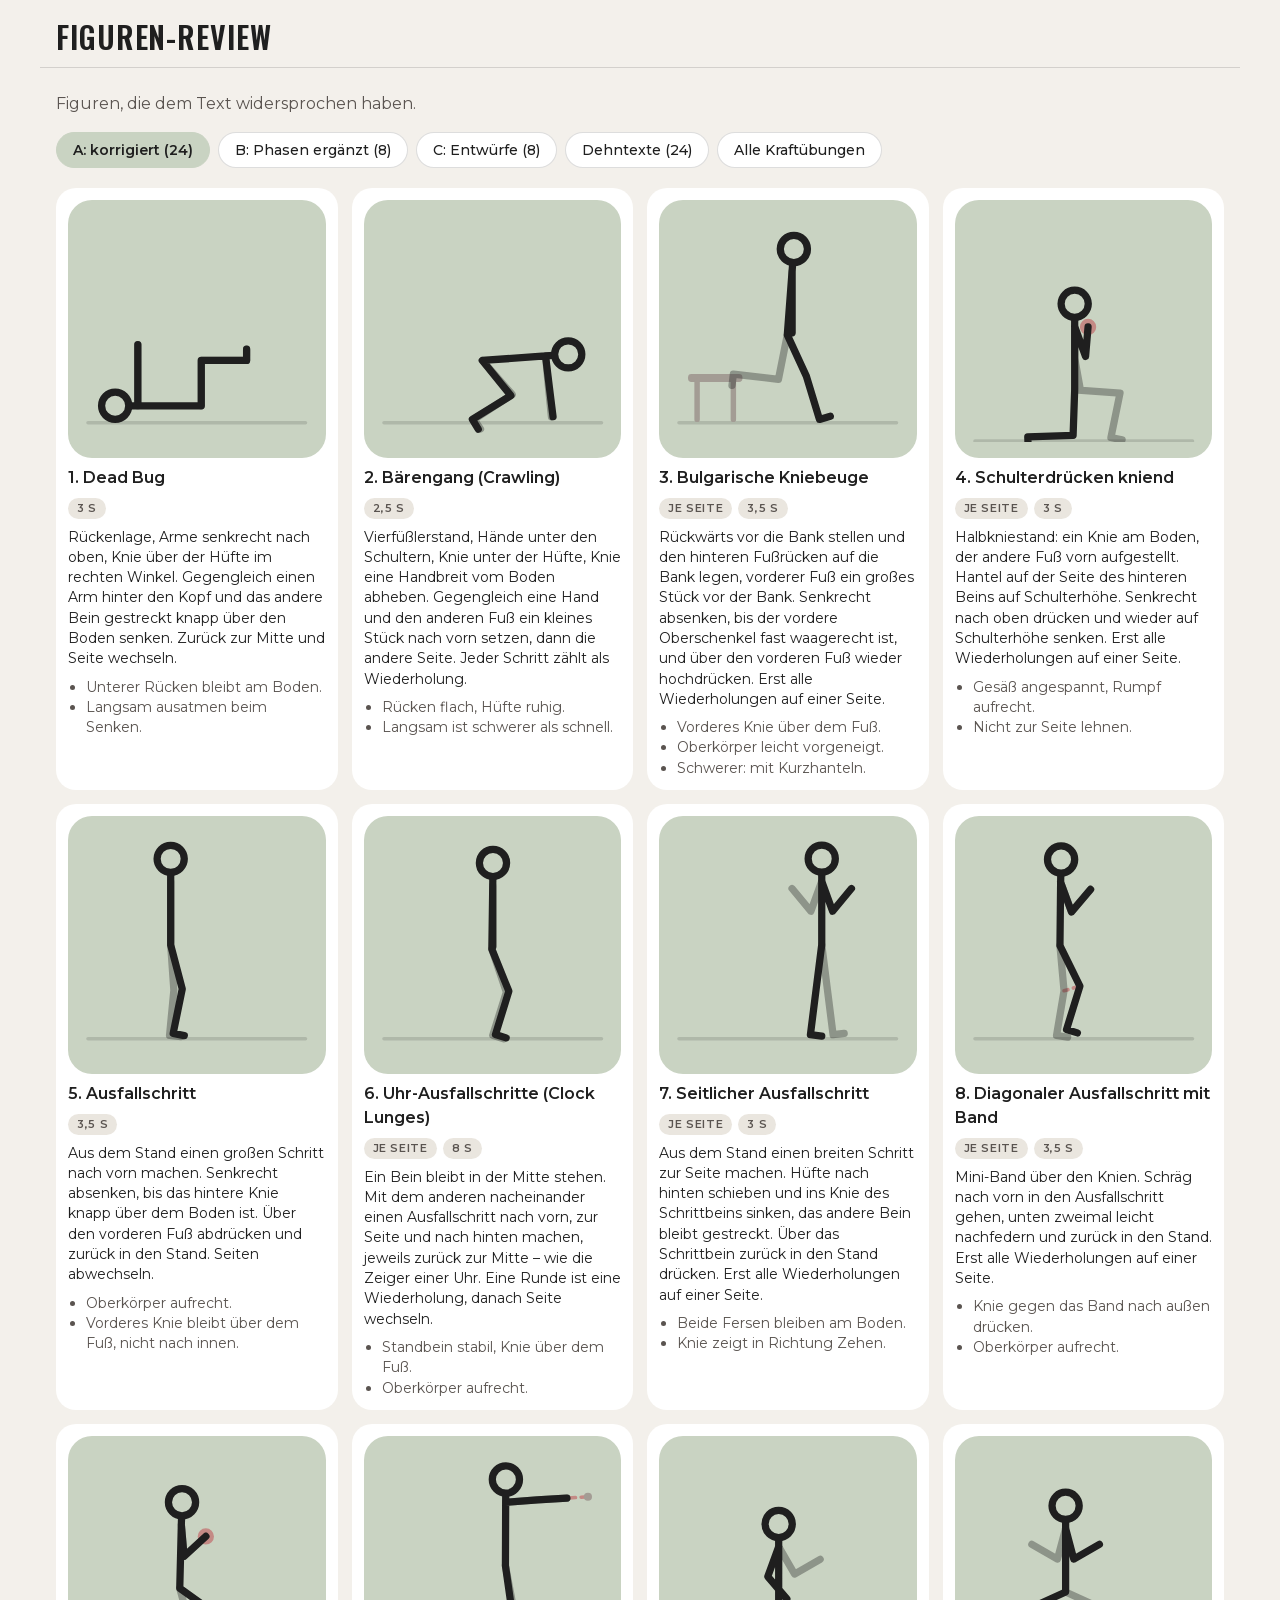
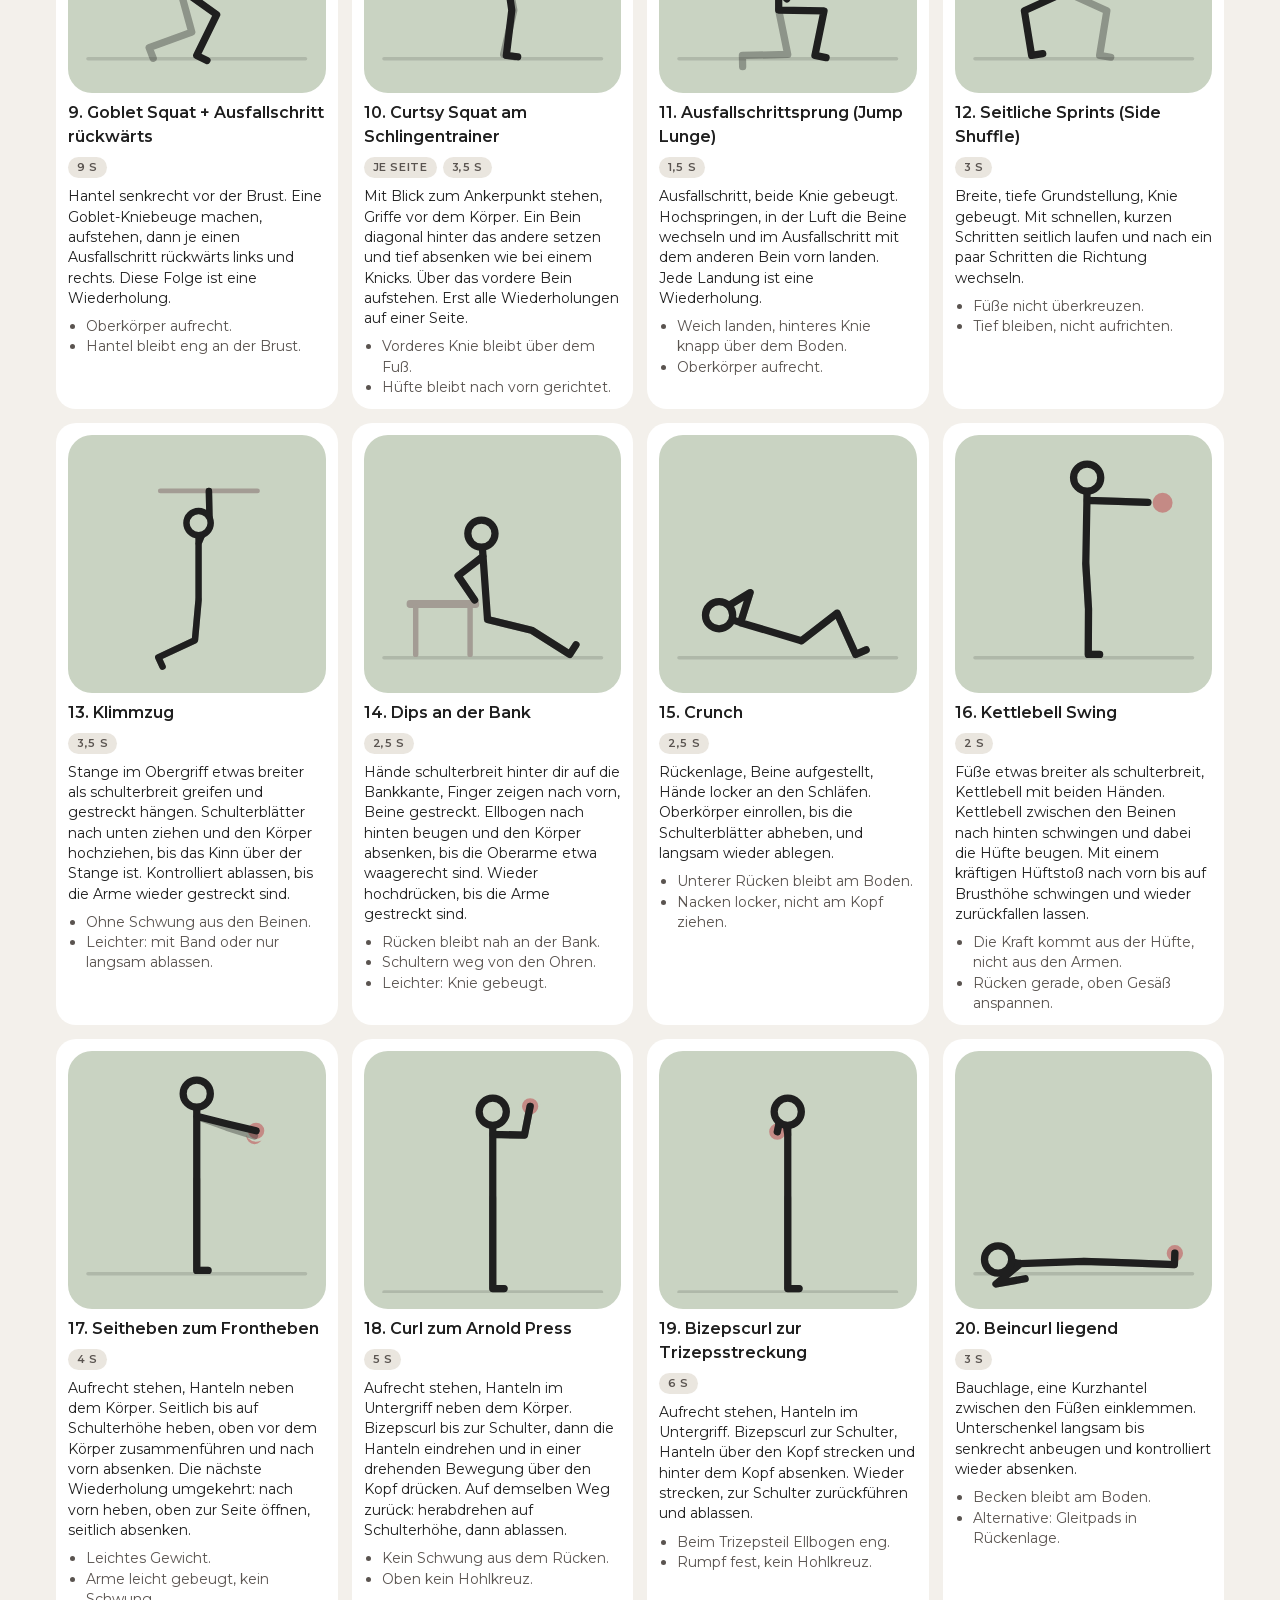
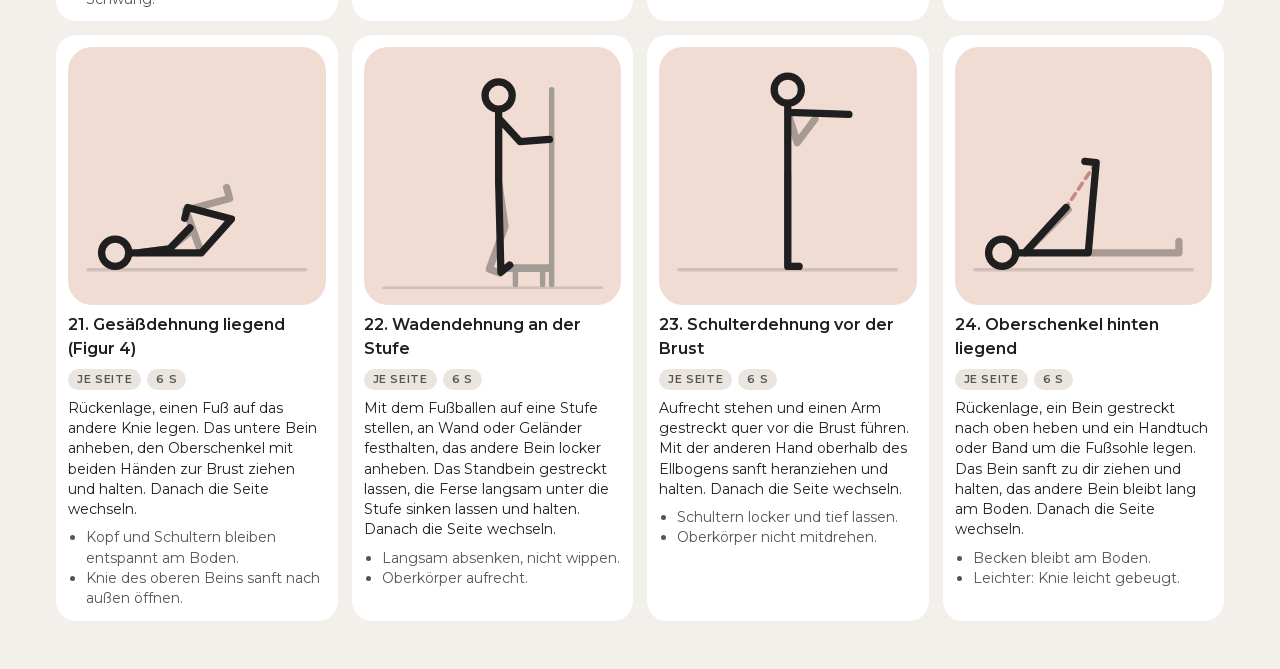
==== docs/figuren-review.html @ d478dd81 "Figuren an die Texte angepasst: Posenfolgen, 24 Korrekturen, fehlende Phasen, Review-Seite - figure." ====
<!doctype html>
<html lang="de">
<head>
<meta charset="utf-8">
<meta name="viewport" content="width=device-width, initial-scale=1, viewport-fit=cover">
<title>Figuren-Review · flow.training</title>
<link rel="stylesheet" href="../app.css">
<style>
  /* Prüfseite: Text und Animation nebeneinander (nicht Teil der App, nicht im Offline-Cache) */
  body { padding: 0 16px 48px; max-width: 1200px; margin: 0 auto; }
  .intro { color: var(--color-text-muted); margin: 0 0 16px; }
  .ctrl { display: flex; flex-wrap: wrap; gap: 8px; margin-bottom: 20px; }
  .grid { display: grid; grid-template-columns: repeat(auto-fill, minmax(260px, 1fr)); gap: 14px; }
  .card { background: var(--color-surface); border-radius: var(--r-card); padding: 12px; display: grid; gap: 8px; align-content: start; }
  .card .fig-hero { margin: 0; max-height: none; }
  .card .fig-hero.rose { --fig-bg: var(--color-peach); }
  .card p, .card ul { margin: 0; font-size: 14px; line-height: 1.45; }
  .card ul { padding-left: 18px; color: var(--color-text-muted); }
  .card .badges { margin: 0; }
  .pair { display: grid; grid-template-columns: 1fr 1fr; gap: 8px; }
  .pair small { color: var(--color-text-muted); }
</style>
</head>
<body>
<header class="app-head"><div class="head-row"><h1>Figuren-Review</h1></div></header>
<p class="intro" id="intro"></p>
<div class="ctrl" id="ctrl"></div>
<div class="grid" id="out"></div>
<script type="module">
import { EXERCISES, byId, TEMPO, isStretch } from '../js/exercises.js';
import { animateFigure } from '../js/figure.js';
import { DRAFTS, draftAt, draftSVG } from './entwurf-ansichten.js';

const A = 'dead-bug crawling bulgarian-split-squat schulterdruecken-kniend ausfallschritt clock-lunges seitlicher-ausfallschritt diagonal-ausfallschritt-band goblet-reverse-lunge trx-curtsy jump-lunge seitsprints klimmzug bank-dips crunch kb-swing seit-frontheben curl-arnold curl-trizeps beincurl-kh figur-vier waden-stufe schulter-dehnung hamstring-liegend'.split(' ');
const B = 'walkout kang-squat kreuzheben-push-press rdl-rudern burpee-kh push-plank snatch-einarmig snatch-beidarmig'.split(' ');
const TABS = [
  { id: 'a', name: `A: korrigiert (${A.length})`, list: A, intro: 'Figuren, die dem Text widersprochen haben.' },
  { id: 'b', name: `B: Phasen ergänzt (${B.length})`, list: B, intro: 'Abläufe, bei denen Phasen gefehlt haben.' },
  { id: 'c', name: `C: Entwürfe (${DRAFTS.length})`, intro: 'Neue Ansichten „von oben“ und „von vorn“. Noch nicht in der App: links heute, rechts der Entwurf.' },
  { id: 's', name: 'Dehntexte (24)', list: EXERCISES.filter(isStretch).map((e) => e.id), intro: 'Neu formulierte Texte der Dehnübungen.' },
  { id: 'k', name: 'Alle Kraftübungen', list: EXERCISES.filter((e) => !isStretch(e)).map((e) => e.id), intro: 'Alle 93 Kraftübungen mit neuem Text.' },
];
const $ = (id) => document.getElementById(id);
const period = (e) => (isStretch(e) && !e.dynamic ? 6 : TEMPO[e.id] ?? 3);
let stops = [], raf = 0;

function draw(id) {
  stops.forEach((f) => f()); stops = []; cancelAnimationFrame(raf);
  const tab = TABS.find((t) => t.id === id) || TABS[0], ids = tab.list || DRAFTS.map((d) => d.id);
  $('intro').textContent = tab.intro;
  $('ctrl').innerHTML = TABS.map((t) => `<button class="chip ${t === tab ? 'on' : ''}" data-tab="${t.id}">${t.name}</button>`).join('');
  $('out').innerHTML = ids.map((i, n) => {
    const e = byId[i], d = tab.list ? null : DRAFTS[n], rose = isStretch(e) ? 'rose' : '';
    const fig = `<div class="fig-hero ${rose}" data-id="${i}"></div>`;
    return `<div class="card">${d ? `<div class="pair"><div>${fig}<small>Heute</small></div><div><div class="fig-hero ${rose}" data-draft="${n}"></div><small>Entwurf · ${d.cam}</small></div></div>` : fig}
      <b>${n + 1}. ${e.name}</b><div class="badges">${e.side ? '<span class="badge">Je Seite</span>' : ''}<span class="badge">${String(period(e)).replace('.', ',')} s</span></div>
      <p>${e.how}</p>${e.cues?.length ? `<ul>${e.cues.map((c) => `<li>${c}</li>`).join('')}</ul>` : ''}</div>`;
  }).join('');
  for (const el of $('out').querySelectorAll('[data-id]')) stops.push(animateFigure(el, byId[el.dataset.id], { period: period(byId[el.dataset.id]) }));
  const ds = [...$('out').querySelectorAll('[data-draft]')];
  const tick = (now) => { ds.forEach((el) => { const d = DRAFTS[+el.dataset.draft]; el.innerHTML = draftSVG(d, draftAt(d, now / 1000 / (d.seq.length > 2 ? 5 : 4))); }); raf = requestAnimationFrame(tick); };
  if (ds.length) raf = requestAnimationFrame(tick);
}
$('ctrl').addEventListener('click', (ev) => { const t = ev.target.dataset.tab; if (t) { location.hash = t; draw(t); } });
draw(location.hash.slice(1));
</script>
</body>
</html>
---- app.css ----
/* flow.training – Design-Tokens nach docs/DESIGN.md
   TODO(Design): Brand-Kit-Farben sind Schätzungen aus Canva-Vorschauen (DESIGN.md §11). */

@font-face { font-family: 'Oswald'; font-weight: 500 700; font-display: swap; src: url(fonts/oswald-var.woff2) format('woff2'); }
@font-face { font-family: 'Montserrat'; font-weight: 400 600; font-display: swap; src: url(fonts/montserrat-var.woff2) format('woff2'); }
@font-face { font-family: 'Gilda Display'; font-weight: 400; font-display: swap; src: url(fonts/gilda-display-400.woff2) format('woff2'); }

:root {
  /* Marke (DESIGN.md §2) */
  --color-bg: #F3F0EB;
  --color-surface: #FFFFFF;
  --color-sage: #9DAA96;
  --color-sage-light: #C9D3C2;
  --color-rose: #D4A19C;
  --color-rose-dark: #C48A85;
  --color-peach: #F1DCD4;
  --color-forest: #3F6B5C;
  --color-text: #1F1F1F;
  --color-text-muted: #5A5450;
  --color-overlay: rgba(90, 84, 80, 0.5);
  /* abgeleitet (gleiche Farbfamilien) */
  --color-on-forest: #FFFFFF;
  --color-on-sage: #1F1F1F;
  --color-rose-ink: #8E4F49;      /* Fehler-/Löschtext, 5,5:1 auf bg */
  --color-fill: #EAE6DF;          /* Stepper, Segmente */
  --color-line: rgba(31, 31, 31, 0.15);
  --fig-ghost: #C9D3C2;
  --fig-prop: #C48A85;
  --fig-equip: #A39C94;

  --font-display: 'Oswald', 'Bebas Neue', 'Arial Narrow', sans-serif;
  --font-serif: 'Gilda Display', 'Playfair Display', Georgia, serif;
  --font-body: 'Montserrat', -apple-system, system-ui, sans-serif;

  --r-card: 20px;
  --r-box: 24px;
  --shadow-soft: 0 2px 12px rgba(31, 31, 31, 0.06);
  --tabbar-h: 60px;
  --display-case: uppercase;
  --display-track: .03em;
  --r-btn: 999px;
  color-scheme: light;
}

/* Dunkel – abgeleitet, nicht Teil der Übergabe */
:root[data-theme="dark"] {
  --color-bg: #1C1B19; --color-surface: #262522; --color-sage: #7F8C79; --color-sage-light: #3A4637;
  --color-rose: #D4A19C; --color-rose-dark: #D9A5A0; --color-peach: #4A3632; --color-forest: #A8C4B5;
  --color-text: #EEEAE3; --color-text-muted: #B3ABA2; --color-on-forest: #1C1B19; --color-on-sage: #1C1B19;
  --color-rose-ink: #E3B2AC; --color-fill: #302E2A; --color-line: rgba(238, 234, 227, 0.14);
  --fig-ghost: #46503F; --fig-prop: #D4A19C; --fig-equip: #77716A;
  color-scheme: dark;
}
@media (prefers-color-scheme: dark) {
  :root:not([data-theme="light"]) {
    --color-bg: #1C1B19; --color-surface: #262522; --color-sage: #7F8C79; --color-sage-light: #3A4637;
    --color-rose: #D4A19C; --color-rose-dark: #D9A5A0; --color-peach: #4A3632; --color-forest: #A8C4B5;
    --color-text: #EEEAE3; --color-text-muted: #B3ABA2; --color-on-forest: #1C1B19; --color-on-sage: #1C1B19;
    --color-rose-ink: #E3B2AC; --color-fill: #302E2A; --color-line: rgba(238, 234, 227, 0.14);
    --fig-ghost: #46503F; --fig-prop: #D4A19C; --fig-equip: #77716A;
    color-scheme: dark;
  }
}

/* ── Weitere Designs: gleiche Schriften, Formen und Regeln (DESIGN.md), nur andere Farbfamilien.
   Sand, Nebel, Lavendel – Kontraste geprüft (WCAG AA). ── */
:root[data-design="sand"] { --color-bg: #F4EEE6; --color-surface: #FFFFFF; --color-sage: #C2A68C; --color-sage-light: #E8DACB; --color-rose: #C9978A; --color-rose-dark: #B57F72; --color-peach: #F2DDD0; --color-forest: #7A4B32; --color-text: #1F1F1F; --color-text-muted: #5F534B; --color-rose-ink: #8E4F49; --color-fill: #ECE3D8; --color-line: rgba(31, 31, 31, 0.15); --color-overlay: rgba(95, 83, 75, 0.5); --fig-ghost: #E0CFBD; --fig-prop: #B57F72; --fig-equip: #A39686; --color-on-forest: #FFFFFF; --color-on-sage: #1F1F1F; color-scheme: light; }
:root[data-design="sand"][data-theme="dark"] { --color-bg: #1E1A17; --color-surface: #29241F; --color-sage: #9A8470; --color-sage-light: #463A2F; --color-rose: #D4A19C; --color-rose-dark: #D9A5A0; --color-peach: #4A3632; --color-forest: #E0BFA4; --color-text: #EFE8E0; --color-text-muted: #B8ACA0; --color-rose-ink: #E3B2AC; --color-fill: #332D27; --color-line: rgba(239, 232, 224, 0.14); --color-on-forest: #1E1A17; --color-on-sage: #1E1A17; --fig-ghost: #54473B; --fig-prop: #D4A19C; --fig-equip: #7A6F64; color-scheme: dark; }
@media (prefers-color-scheme: dark) { :root[data-design="sand"]:not([data-theme="light"]) { --color-bg: #1E1A17; --color-surface: #29241F; --color-sage: #9A8470; --color-sage-light: #463A2F; --color-rose: #D4A19C; --color-rose-dark: #D9A5A0; --color-peach: #4A3632; --color-forest: #E0BFA4; --color-text: #EFE8E0; --color-text-muted: #B8ACA0; --color-rose-ink: #E3B2AC; --color-fill: #332D27; --color-line: rgba(239, 232, 224, 0.14); --color-on-forest: #1E1A17; --color-on-sage: #1E1A17; --fig-ghost: #54473B; --fig-prop: #D4A19C; --fig-equip: #7A6F64; color-scheme: dark; } }
:root[data-design="nebel"] { --color-bg: #EFF1EF; --color-surface: #FFFFFF; --color-sage: #98AEB0; --color-sage-light: #CEDCDC; --color-rose: #D0A7A5; --color-rose-dark: #BE8E8B; --color-peach: #ECDDDA; --color-forest: #2E5E68; --color-text: #1F1F1F; --color-text-muted: #505A5B; --color-rose-ink: #8E4F49; --color-fill: #E2E7E5; --color-line: rgba(31, 31, 31, 0.15); --color-overlay: rgba(80, 90, 91, 0.5); --fig-ghost: #C2D3D4; --fig-prop: #BE8E8B; --fig-equip: #97A2A2; --color-on-forest: #FFFFFF; --color-on-sage: #1F1F1F; color-scheme: light; }
:root[data-design="nebel"][data-theme="dark"] { --color-bg: #171B1C; --color-surface: #212627; --color-sage: #7D9294; --color-sage-light: #324244; --color-rose: #D4A19C; --color-rose-dark: #D9A5A0; --color-peach: #45383A; --color-forest: #A6CAD0; --color-text: #E8EDEC; --color-text-muted: #A9B4B4; --color-rose-ink: #E3B2AC; --color-fill: #2A3132; --color-line: rgba(232, 237, 236, 0.14); --color-on-forest: #171B1C; --color-on-sage: #171B1C; --fig-ghost: #3E4E50; --fig-prop: #D4A19C; --fig-equip: #6E7878; color-scheme: dark; }
@media (prefers-color-scheme: dark) { :root[data-design="nebel"]:not([data-theme="light"]) { --color-bg: #171B1C; --color-surface: #212627; --color-sage: #7D9294; --color-sage-light: #324244; --color-rose: #D4A19C; --color-rose-dark: #D9A5A0; --color-peach: #45383A; --color-forest: #A6CAD0; --color-text: #E8EDEC; --color-text-muted: #A9B4B4; --color-rose-ink: #E3B2AC; --color-fill: #2A3132; --color-line: rgba(232, 237, 236, 0.14); --color-on-forest: #171B1C; --color-on-sage: #171B1C; --fig-ghost: #3E4E50; --fig-prop: #D4A19C; --fig-equip: #6E7878; color-scheme: dark; } }
:root[data-design="lavendel"] { --color-bg: #F3F0F2; --color-surface: #FFFFFF; --color-sage: #A79DB5; --color-sage-light: #DCD5E3; --color-rose: #D3A3A9; --color-rose-dark: #C28A91; --color-peach: #F1DEDD; --color-forest: #5B4A72; --color-text: #1F1F1F; --color-text-muted: #5A5460; --color-rose-ink: #8E4F49; --color-fill: #E8E3E8; --color-line: rgba(31, 31, 31, 0.15); --color-overlay: rgba(90, 84, 96, 0.5); --fig-ghost: #D2C9DC; --fig-prop: #C28A91; --fig-equip: #A19AA6; --color-on-forest: #FFFFFF; --color-on-sage: #1F1F1F; color-scheme: light; }
:root[data-design="lavendel"][data-theme="dark"] { --color-bg: #1B191D; --color-surface: #252229; --color-sage: #8C80A0; --color-sage-light: #3D354A; --color-rose: #D4A19C; --color-rose-dark: #D9A5A0; --color-peach: #4A3638; --color-forest: #C6B6DE; --color-text: #EDE9F0; --color-text-muted: #B2ABB8; --color-rose-ink: #E3B2AC; --color-fill: #2F2B34; --color-line: rgba(237, 233, 240, 0.14); --color-on-forest: #1B191D; --color-on-sage: #1B191D; --fig-ghost: #4A4258; --fig-prop: #D4A19C; --fig-equip: #77707E; color-scheme: dark; }
@media (prefers-color-scheme: dark) { :root[data-design="lavendel"]:not([data-theme="light"]) { --color-bg: #1B191D; --color-surface: #252229; --color-sage: #8C80A0; --color-sage-light: #3D354A; --color-rose: #D4A19C; --color-rose-dark: #D9A5A0; --color-peach: #4A3638; --color-forest: #C6B6DE; --color-text: #EDE9F0; --color-text-muted: #B2ABB8; --color-rose-ink: #E3B2AC; --color-fill: #2F2B34; --color-line: rgba(237, 233, 240, 0.14); --color-on-forest: #1B191D; --color-on-sage: #1B191D; --fig-ghost: #4A4258; --fig-prop: #D4A19C; --fig-equip: #77707E; color-scheme: dark; } }

* { box-sizing: border-box; -webkit-tap-highlight-color: transparent; }
html { -webkit-text-size-adjust: 100%; }
body {
  margin: 0; background: var(--color-bg); color: var(--color-text);
  font: 400 16px/1.5 var(--font-body);
  padding: env(safe-area-inset-top) 0 calc(var(--tabbar-h) + env(safe-area-inset-bottom) + 24px);
  overscroll-behavior-y: none;
}
main { max-width: 640px; margin: 0 auto; padding: 0 16px; }
a { color: var(--color-forest); text-decoration: none; font-weight: 500; }
small { color: var(--color-text-muted); font-size: 14px; display: block; line-height: 1.4; }
:focus-visible { outline: 2px solid var(--color-forest); outline-offset: 2px; }

svg { stroke: currentColor; fill: none; stroke-width: 1.5; stroke-linecap: round; stroke-linejoin: round; }
svg .fill { fill: currentColor; stroke: none; }

/* ── AppHeader ───────────────────────────────── */
.app-head { padding-top: 16px; margin: 0 -16px 24px; padding-left: 16px; padding-right: 16px; border-bottom: 1px solid var(--color-line); }
.head-row { display: flex; align-items: center; gap: 12px; padding: 4px 0 14px; }
.head-row h1, .title-input {
  flex: 1; min-width: 0; margin: 0; font: 600 30px/1.1 var(--font-display); text-transform: var(--display-case); letter-spacing: var(--display-track);
}
.title-input { border: 0; background: none; color: var(--color-text); padding: 0; border-bottom: 1px dashed var(--color-line); border-radius: 0; }
.title-input:focus { outline: none; border-bottom-color: var(--color-forest); }
.logo { display: inline-block; width: 46px; height: 40px; flex: none; color: var(--color-sage); }
.about .logo { width: 150px; height: 131px; margin-bottom: 6px; }
.logo svg { width: 100%; height: 100%; display: block; }
.back { display: inline-flex; align-items: center; gap: 2px; margin-left: -6px; padding: 4px 6px 0 0; font-size: 15px; }
.back svg { width: 20px; height: 20px; stroke-width: 1.8; }

/* ── Typo-Bausteine ──────────────────────────── */
.pill-label {
  display: inline-block; margin: 32px 0 12px; padding: 5px 14px; border-radius: 999px;
  background: var(--color-sage); color: var(--color-on-sage);
  font: 600 12px/1.3 var(--font-body); letter-spacing: .12em; text-transform: uppercase;
}
.overline { font: 600 14px/1.3 var(--font-body); letter-spacing: .14em; text-transform: uppercase; color: var(--color-forest); margin: 0 0 6px; }
.serif { font-family: var(--font-serif); font-weight: 400; }
.sub, .hint { color: var(--color-text-muted); font-size: 14px; margin: 0 0 16px; }
.more { display: inline-flex; align-items: center; gap: 2px; color: var(--color-forest); font-weight: 600; white-space: nowrap; }
.more svg { width: 16px; height: 16px; stroke-width: 2; }

/* ── Buttons / CTAPill ───────────────────────── */
.btn {
  display: inline-flex; align-items: center; justify-content: center; gap: 8px;
  min-height: 48px; padding: 0 22px; border-radius: var(--r-btn); border: 1px solid transparent;
  background: var(--color-sage-light); color: var(--color-text); font: 600 15px/1 var(--font-body); cursor: pointer;
}
.btn svg { width: 18px; height: 18px; stroke-width: 1.8; }
.btn.primary { background: var(--color-forest); color: var(--color-on-forest); }
/* Drei Stufen (Baukasten): primary = Hauptaktion (eine pro Screen), .btn = Fläche (Nebenaktion), .text = selten/gefährlich.
   Löschen/Entfernen/Verwerfen immer in rose-ink. Umrandet (.ghost) nur noch in der Zurück/Weiter-Leiste im Training. */
.btn.ghost { background: transparent; border-color: var(--color-line); color: var(--color-text); }
.btn.text { background: transparent; color: var(--color-forest); min-height: 44px; }
.btn.danger-text { background: transparent; color: var(--color-rose-ink); }
.btn.big { width: 100%; min-height: 56px; font-size: 16px; margin-top: 16px; }
.btn:disabled { opacity: .4; }
.btn:active:not(:disabled) { transform: scale(.98); }
.link { background: none; border: 0; color: var(--color-forest); font: 600 14px var(--font-body); padding: 6px; cursor: pointer; }
.icon-btn { width: 40px; height: 40px; display: grid; place-items: center; border: 0; background: var(--color-fill); color: var(--color-text); border-radius: 50%; padding: 0; cursor: pointer; }
.icon-btn svg { width: 18px; height: 18px; stroke-width: 1.8; }
.icon-btn:disabled { opacity: .3; }
.row { display: grid; grid-template-columns: 1fr 1fr; gap: 12px; margin-top: 16px; }

/* ── Suche & Filter-Pills ────────────────────── */
.search { width: 100%; font: 16px var(--font-body); padding: 13px 20px; border-radius: 999px; border: 1px solid var(--color-line); background: var(--color-surface); color: var(--color-text); }
.search::placeholder { color: var(--color-text-muted); }
.chips { display: flex; flex-wrap: wrap; gap: 8px; margin-bottom: 8px; }
.chip { border: 1px solid var(--color-line); background: var(--color-surface); color: var(--color-text); border-radius: 999px; padding: 8px 16px; font: 500 14px var(--font-body); cursor: pointer; }
.chip.on { background: var(--color-sage-light); border-color: var(--color-sage-light); font-weight: 600; }
.chip svg { width: 16px; height: 16px; stroke-width: 1.8; vertical-align: -3px; margin-right: 6px; }
/* Katalog: eine wischbare Filterzeile (Konzept 1 A) */
.chips.scroll { flex-wrap: nowrap; overflow-x: auto; margin: 12px -16px 4px; padding: 0 16px; scrollbar-width: none; }
.chips.scroll::-webkit-scrollbar { display: none; }
.chips.scroll .chip { flex: none; white-space: nowrap; }
.chip.filter { background: var(--color-fill); border-color: transparent; display: inline-flex; align-items: center; }
.chip .cnt { margin-left: 6px; min-width: 20px; padding: 0 6px; border-radius: 999px; background: var(--color-forest); color: var(--color-on-forest); font: 600 12px/20px var(--font-body); text-align: center; }
.t-ic svg { width: 14px; height: 14px; margin-left: 6px; vertical-align: -2px; stroke-width: 1.8; color: var(--color-text-muted); }

/* ── Figuren ─────────────────────────────────── */
.fig { width: 100%; height: 100%; display: block; }
.fig-body { stroke: var(--color-text); stroke-width: 3.2; vector-effect: none; }
.fig-body .fig-far { opacity: .35; }
.fig-head { fill: var(--fig-bg, var(--color-surface)); }
.fig-ghost { stroke: var(--fig-ghost); stroke-width: 3.2; vector-effect: none; }
.fig-ground { stroke: var(--color-line); stroke-width: 1.5; }
.equip { stroke: var(--fig-equip); stroke-width: 2.4; fill: none; }
.equip rect { fill: var(--fig-equip); stroke: none; }
.prop circle { fill: var(--fig-prop); stroke: var(--fig-bg, var(--color-surface)); stroke-width: 1.2; }
.prop .prop-hub { fill: var(--fig-bg, var(--color-surface)); stroke: none; }
.prop .prop-line { stroke: var(--fig-prop); stroke-width: 1.6; }
.prop-ghost circle { fill: var(--fig-ghost); stroke: none; }
.prop-ghost .prop-line { stroke: var(--fig-ghost); }
.prop-band { stroke: var(--fig-prop); stroke-width: 1.6; stroke-dasharray: 3 2.5; }
.prop-anchor { fill: var(--fig-equip); stroke: none; }

/* Icon-Kreis (IconListItem) */
.ic-circle { --fig-bg: var(--color-sage-light); width: 60px; height: 60px; flex: none; border-radius: 50%; background: var(--fig-bg); display: grid; place-items: center; color: var(--color-forest); overflow: hidden; }
.ic-circle .fig { width: 100%; height: 100%; }
.ic-circle > svg:not(.fig) { width: 26px; height: 26px; }
.ic-circle.rose { --fig-bg: var(--color-peach); }
.ic-circle.sm { width: 44px; height: 44px; }

/* ── Übungsliste ─────────────────────────────── */
.badge { display: inline-block; margin-top: 6px; font: 600 11px/1 var(--font-body); letter-spacing: .06em; text-transform: uppercase; padding: 5px 9px; border-radius: 999px; background: var(--color-fill); color: var(--color-text-muted); }
.chev { color: var(--color-text-muted); flex: none; }
.chev svg { width: 18px; height: 18px; }

/* ── Übungsdetail ────────────────────────────── */
.fig-hero { --fig-bg: var(--color-sage-light); background: var(--fig-bg); border-radius: var(--r-box); aspect-ratio: 1; max-height: 44vh; margin: 0 auto 24px; }
.fig-hero .fig { padding: 6%; }
.badges { display: flex; gap: 6px; flex-wrap: wrap; margin-bottom: 16px; }
.badges .badge { margin: 0; }
.info-box { display: flex; gap: 14px; background: var(--color-sage-light); color: var(--color-text); border-radius: var(--r-box); padding: 18px 20px; margin: 0 0 8px; }
.info-box .ic { flex: none; width: 36px; height: 36px; border-radius: 50%; background: var(--color-surface); color: var(--color-forest); display: grid; place-items: center; }
.info-box .ic svg { width: 20px; height: 20px; }
.info-box b { display: block; margin-bottom: 2px; }
.info-box p { margin: 0; }
.checklist { list-style: none; padding: 0; margin: 0; display: grid; gap: 12px; }
.checklist li { display: flex; gap: 12px; align-items: flex-start; }
.ck { flex: none; width: 24px; height: 24px; border-radius: 50%; background: var(--color-sage-light); color: var(--color-forest); display: grid; place-items: center; margin-top: 1px; }
.ck svg { width: 14px; height: 14px; stroke-width: 2.2; }
.row-link { display: flex; justify-content: space-between; align-items: center; gap: 12px; background: var(--color-surface); border-radius: var(--r-card); padding: 16px 20px; color: var(--color-text); font-weight: 400; margin-top: 16px; }
.row-link .more { color: var(--color-forest); font-weight: 600; white-space: nowrap; }

/* ── Pläne ───────────────────────────────────── */

/* ── Plan-Editor: eine Zeile für Übung, Pause, Superset-Mitglied ── */
.plist { display: grid; grid-template-columns: minmax(0, 1fr); gap: 8px; margin-top: 8px; }
.prow { background: var(--color-surface); border-radius: var(--r-card); position: relative; -webkit-user-select: none; user-select: none; -webkit-touch-callout: none; transition: box-shadow .15s, transform .15s; }
.prow-main { display: flex; align-items: center; gap: 14px; padding: 8px 4px 8px 10px; min-height: 68px; cursor: pointer; }
.prow-txt { flex: 1; min-width: 0; }
.prow-txt b { display: flex; align-items: center; gap: 8px; font-weight: 600; line-height: 1.3; }
.prow-txt small { font-size: 13px; margin-top: 2px; }
.rest-row { background: transparent; border: 1px dashed var(--color-line); }
.tag-l { display: inline-block; font: 600 12px/1 var(--font-display); letter-spacing: .06em; background: var(--color-sage); color: var(--color-on-sage); border-radius: 999px; padding: 4px 7px; flex: none; vertical-align: 1px; }
.handle { width: 44px; height: 52px; flex: none; border: 0; background: none; color: var(--color-text-muted); display: grid; place-items: center; cursor: grab; touch-action: none; border-radius: 14px; }
.handle svg { width: 22px; height: 22px; }

/* Superset: salbeigrüne Gruppe */
.pgroup { background: var(--color-sage-light); border-radius: var(--r-box); padding: 4px 6px 6px; position: relative; -webkit-user-select: none; user-select: none; -webkit-touch-callout: none; transition: box-shadow .15s; }
.g-head { display: flex; align-items: center; gap: 10px; padding: 6px 0 6px 12px; cursor: pointer; }
.g-txt { flex: 1; min-width: 0; }
.g-label { font: 600 16px/1.2 var(--font-display); letter-spacing: .06em; text-transform: var(--display-case); }
.g-txt small { color: var(--color-text); opacity: .8; font-size: 13px; }
.g-members { display: grid; gap: 6px; }
.pgroup > .pfields { background: var(--color-surface); border-radius: var(--r-card); padding: 12px; margin-bottom: 6px; }

/* Aufgeklappte Regler – dieselben Stepper wie im Training */
.pfields { display: grid; gap: 8px; padding: 0 10px 12px; }
.pfields .stepper-wrap { background: var(--color-bg); margin: 0; }
.pfields .stepper button { background: var(--color-surface); }
.pfields .seg { margin: 0; }
.pfields .hint { margin: 0; font-size: 13px; }
.f-actions { display: flex; gap: 8px; justify-content: flex-end; flex-wrap: wrap; }
.btn.small { min-height: 40px; padding: 0 14px; font-size: 14px; }

/* Ziehen */
.dragging { opacity: .3; }
.drag-ghost { position: fixed; z-index: 50; pointer-events: none; margin: 0; transform: scale(1.03); box-shadow: 0 12px 32px rgba(31, 31, 31, .2); }
.drop-line { position: fixed; z-index: 49; height: 3px; border-radius: 2px; background: var(--color-forest); pointer-events: none; display: none; }
.merge-hover { box-shadow: 0 0 0 2px var(--color-sage); }
.merge-armed { box-shadow: 0 0 0 3px var(--color-forest); transform: scale(1.02); }
.merge-armed::after { content: 'Superset bilden'; position: absolute; right: 52px; top: 50%; transform: translateY(-50%); background: var(--color-forest); color: var(--color-on-forest); font: 600 12px/1 var(--font-body); padding: 7px 12px; border-radius: 999px; pointer-events: none; }
.pgroup.merge-armed::after { content: 'Hinzufügen'; top: 28px; }

.seg { display: grid; grid-template-columns: repeat(var(--n, 2), 1fr); background: var(--color-fill); border-radius: 999px; padding: 4px; }
.seg button { border: 0; background: none; color: var(--color-text-muted); font: 500 14px var(--font-body); padding: 8px; border-radius: 999px; cursor: pointer; }
.seg button.on { background: var(--color-surface); color: var(--color-text); font-weight: 600; box-shadow: var(--shadow-soft); }
input:focus { outline: 2px solid var(--color-forest); outline-offset: -1px; }

/* ── Training ────────────────────────────────── */
body[data-view="training"] .tabbar { display: none; }
body[data-view="training"] { padding-bottom: calc(env(safe-area-inset-bottom) + 16px); }
.tr-top { display: flex; align-items: center; gap: 12px; padding-top: 12px; }
.tr-title { flex: 1; text-align: center; }
.tr-title b { font-weight: 600; display: block; }
.progress { height: 3px; background: var(--color-line); border-radius: 2px; margin: 14px 0 20px; overflow: hidden; }
.progress div { height: 100%; background: var(--color-forest); transition: width .3s; }
.fig-tr { --fig-bg: var(--color-sage-light); position: relative; width: min(60vw, 250px); aspect-ratio: 1; margin: 0 auto; background: var(--fig-bg); border-radius: 50%; overflow: hidden; }
.fig-anim { position: absolute; inset: 0; }
.fig-tr .fig { padding: 15%; }
/* Countdown-Ring innen am Kreisrand – gleiche Außenmaße wie ohne Ring */
.fig-ring { position: absolute; inset: 0; width: 100%; height: 100%; transform: rotate(-90deg); pointer-events: none; }
.fig-ring .ring-bg { stroke: var(--color-surface); stroke-width: 5; }
.fig-ring .ring { stroke-width: 5; }
.timer-card .t-val { width: 76px; text-align: center; font: 600 32px/1 var(--font-display); font-variant-numeric: tabular-nums; }
.timer-card .stepper button svg { width: 18px; height: 18px; stroke-width: 1.8; }
.timer-card .stepper .t-go { background: var(--color-forest); color: var(--color-on-forest); }
.tr-name { font: 600 30px/1.15 var(--font-display); text-transform: var(--display-case); letter-spacing: var(--display-track); margin: 20px 0 4px; }
.tr-set { color: var(--color-text-muted); margin: 0 0 20px; }
.stepper-wrap { display: flex; align-items: center; justify-content: space-between; background: var(--color-surface); border-radius: var(--r-card); padding: 8px 8px 8px 20px; margin-top: 10px; text-align: left; }
.stepper-wrap > span { color: var(--color-text-muted); font-size: 15px; }
.stepper { display: flex; align-items: center; gap: 4px; }
.stepper button { width: 48px; height: 48px; border-radius: 50%; border: 0; background: var(--color-fill); color: var(--color-text); font: 400 24px/1 var(--font-body); cursor: pointer; }
.stepper input { width: 76px; height: 48px; text-align: center; font: 600 32px/normal var(--font-display); border: 0; background: none; color: var(--color-text); padding: 0; }
/* leeres Feld: Platzhalter in Textgröße, damit er mittig sitzt */
.stepper input:placeholder-shown { font: 500 14px/normal var(--font-body); }
.stepper input::placeholder { font: 500 14px var(--font-body); color: var(--color-text-muted); }

.ring-bg { stroke: var(--color-fill); stroke-width: 6; }
.ring { stroke: var(--color-forest); stroke-width: 6; transition: stroke-dashoffset .2s linear; }

/* Abschluss / QuoteCard */

.sheet-bg { position: fixed; inset: 0; background: var(--color-overlay); z-index: 30; }
.sheet { position: fixed; left: 0; right: 0; bottom: 0; z-index: 31; background: var(--color-surface); border-radius: var(--r-box) var(--r-box) 0 0; padding: 24px 16px calc(20px + env(safe-area-inset-bottom)); display: grid; gap: 10px; max-width: 640px; margin: 0 auto; text-align: center; }
.sheet .serif { font-size: 24px; margin-bottom: 8px; }
.equip-sheet { text-align: left; gap: 12px; }
.equip-sheet .sheet-head { display: flex; justify-content: space-between; align-items: baseline; gap: 12px; }
.equip-sheet .serif { margin: 0; }
.equip-sheet .sheet-hint { margin: 0; color: var(--color-text-muted); font-size: 14px; }
.equip-sheet .chips { margin: 4px 0 8px; }

/* Leerzustand */
.empty { text-align: center; padding: 24px 8px 8px; color: var(--color-text-muted); }
.empty .leaf { width: 72px; height: 72px; }
.empty .serif { font-size: 21px; line-height: 1.35; color: var(--color-text); margin: 12px 0 6px; }
.empty .btn { margin-top: 16px; }

/* ── Verlauf ─────────────────────────────────── */

.chart { position: relative; background: var(--color-surface); border-radius: var(--r-card); margin-bottom: 16px; touch-action: pan-y; padding-top: 4px; }
.chart svg { display: block; }
.chart .grid { stroke: var(--color-line); stroke-width: 1; }
.chart .ax { fill: var(--color-text-muted); stroke: none; font: 500 11px var(--font-body); font-variant-numeric: tabular-nums; }
.chart .series { stroke: var(--color-forest); stroke-width: 2; }
.chart .dot { fill: var(--color-forest); stroke: var(--color-surface); stroke-width: 2; }
.chart .dot.on { r: 6; }
.chart .cross { stroke: var(--color-text-muted); stroke-width: 1; stroke-dasharray: 3 3; }
.chart .hit { fill: transparent; stroke: none; }
.tip { position: absolute; pointer-events: none; background: var(--color-text); color: var(--color-bg); border-radius: 12px; padding: 8px 12px; font-size: 13px; max-width: 230px; box-shadow: var(--shadow-soft); }
.tip small { color: inherit; opacity: .8; font-size: 12px; }

/* ── Tabbar & Banner ─────────────────────────── */
.tabbar {
  position: fixed; left: 0; right: 0; bottom: 0; z-index: 20;
  display: grid; grid-template-columns: repeat(4, 1fr);
  height: calc(var(--tabbar-h) + env(safe-area-inset-bottom)); padding-bottom: env(safe-area-inset-bottom);
  background: color-mix(in srgb, var(--color-bg) 90%, transparent); backdrop-filter: blur(16px); -webkit-backdrop-filter: blur(16px);
  border-top: 1px solid var(--color-line);
}
.tabbar a { display: grid; place-items: center; align-content: center; gap: 3px; font: 500 11px var(--font-body); color: var(--color-text-muted); }
.tabbar a svg { width: 26px; height: 26px; }
.tabbar a.on { color: var(--color-forest); font-weight: 600; }
#resume {
  position: fixed; z-index: 19; left: 16px; right: 16px; max-width: 608px; margin: 0 auto;
  bottom: calc(var(--tabbar-h) + env(safe-area-inset-bottom) + 12px);
  display: flex; align-items: center; gap: 10px; padding: 14px 20px; border-radius: 999px;
  background: var(--color-forest); color: var(--color-on-forest); font-size: 14px; font-weight: 400; box-shadow: var(--shadow-soft);
}
#resume[hidden] { display: none; }
#resume span:nth-child(2) { flex: 1; min-width: 0; overflow: hidden; text-overflow: ellipsis; white-space: nowrap; }
#resume span:last-child { font-weight: 600; }
.pulse { width: 8px; height: 8px; border-radius: 50%; background: currentColor; animation: pulse 1.6s infinite; }
@keyframes pulse { 50% { opacity: .3; } }
body:has(#resume:not([hidden])) main { padding-bottom: 72px; }

#toast {
  position: fixed; left: 50%; bottom: calc(var(--tabbar-h) + env(safe-area-inset-bottom) + 20px); z-index: 40;
  transform: translate(-50%, 20px); opacity: 0; pointer-events: none; transition: .25s;
  background: var(--color-text); color: var(--color-bg); padding: 12px 20px; border-radius: 999px; font-size: 14px; font-weight: 500; white-space: nowrap;
}
#toast.show { opacity: 1; transform: translate(-50%, 0); }

@media (prefers-reduced-motion: reduce) { * { transition: none !important; animation: none !important; } }

/* ── Einstellungen ───────────────────────────── */
.design-opts { display: grid; grid-template-columns: 1fr 1fr; gap: 12px; }
.design-opt { text-align: left; border: 2px solid transparent; background: var(--color-surface); border-radius: var(--r-card); padding: 14px; cursor: pointer; color: var(--color-text); font: 400 14px var(--font-body); }
.design-opt.on { border-color: var(--color-forest); }
.design-opt .sw { display: flex; gap: 4px; margin-bottom: 10px; }
.design-opt .sw i { width: 22px; height: 22px; border-radius: 50%; border: 1px solid var(--color-line); }
.design-opt b { display: block; font-size: 16px; margin-bottom: 2px; }
.design-opt small { font-size: 12px; }
.about { text-align: center; color: var(--color-text-muted); font-size: 14px; margin-top: 32px; }
.about { display: grid; justify-items: center; gap: 8px; }
.about .btn { margin-top: 4px; }
.about .ver { font: 600 20px/1.2 var(--font-display); color: var(--color-text); letter-spacing: var(--display-track); }

/* ── Als Nächstes ────────────────────────────── */
.next-card { display: flex; align-items: center; gap: 14px; text-align: left; background: var(--color-surface); border-radius: var(--r-card); padding: 10px 16px 10px 10px; margin-top: 16px; }
.next-card .ic-circle.sm { width: 48px; height: 48px; }
.next-txt { flex: 1; min-width: 0; }
.next-txt b { display: block; font-weight: 600; line-height: 1.3; white-space: nowrap; overflow: hidden; text-overflow: ellipsis; }
.next-txt small { font-size: 13px; }
.next-txt .next-over { font: 600 11px/1.3 var(--font-body); letter-spacing: .12em; text-transform: uppercase; color: var(--color-forest); }

/* ── Zeiten (Autopilot) ──────────────────────── */
.tempo-row { display: flex; align-items: center; gap: 12px; background: var(--color-surface); border-radius: var(--r-card); padding: 8px 8px 8px 10px; }
.tempo-row .stepper { flex: none; gap: 2px; }
.tempo-row .stepper button { width: 38px; height: 38px; }
.tempo-row .prow-txt b span { overflow: hidden; text-overflow: ellipsis; }
.t-val i { font: 500 12px var(--font-body); font-style: normal; color: var(--color-text-muted); }
.tempo-row .t-val { width: 50px; text-align: center; font: 600 22px/1 var(--font-display); }
[data-pfield="setup"] .t-val { width: 64px; text-align: center; font: 600 28px/1 var(--font-display); }

/* ── Entwurf ─────────────────────────────────── */
.dirty { color: var(--color-rose-ink); font-weight: 600; }

/* ── Trainingsseiten: ein Gerüst, feste Höhen je Platz (Konzept A) ── */
.tr-screen { text-align: center; }
.tr-hero { display: grid; place-items: center; }
.fig-tr.rose { --fig-bg: var(--color-peach); }
.fig-tr.rose .fig-ring .ring { stroke: var(--color-rose-dark); }
.fig-icon { position: absolute; inset: 0; display: grid; place-items: center; color: var(--color-forest); }
.fig-icon > svg { width: 30%; height: 30%; stroke-width: 1.3; }
.fig-icon .leaf { display: block; width: 46%; height: 46%; color: var(--color-rose-dark); }
.fig-icon .leaf svg { width: 100%; height: 100%; stroke-width: 1.2; }
.tr-screen .tr-name { height: 40px; line-height: 40px; margin: 16px 0 0; font-size: clamp(22px, 7vw, 30px); white-space: nowrap; overflow: hidden; text-overflow: ellipsis; }
.tr-screen .tr-set { height: 24px; line-height: 24px; margin: 0 0 12px; white-space: nowrap; overflow: hidden; text-overflow: ellipsis; }
.tr-screen .stepper-wrap { height: 64px; margin-top: 10px; }
.tr-screen .stepper-wrap.is-empty .t-val { color: var(--color-text-muted); }
.tr-screen .timer-card .stepper button { font: 600 13px var(--font-body); }
.tr-main { width: 100%; height: 56px; margin-top: 16px; font-size: 16px; }
.tr-screen .next-card { height: 72px; margin-top: 12px; }
.next-card.quote { justify-content: center; text-align: center; font: 400 18px/1.3 var(--font-serif); padding: 8px 20px; }
.tr-screen .tr-nav { margin-top: 12px; }
.empty .leaf { color: var(--color-rose); width: 72px; height: 72px; margin: 8px auto 0; display: block; }
.empty .leaf svg { width: 100%; height: 100%; stroke-width: 1.2; }
.tr-screen .t-val { min-width: 76px; text-align: center; font: 600 32px/1 var(--font-display); font-variant-numeric: tabular-nums; }

/* ── Auswahlfenster „Zu Plan hinzufügen“ ─────── */
.add-sheet { text-align: left; max-height: 80vh; overflow: auto; }
.add-sheet .serif { text-align: center; font-size: 22px; margin: 0 0 4px; }
.sheet-list { display: grid; gap: 8px; max-height: 50vh; overflow: auto; }
.sheet-row { display: flex; align-items: center; justify-content: space-between; gap: 12px; width: 100%; min-height: 56px; padding: 10px 16px; border: 0; border-radius: var(--r-card); background: var(--color-bg); color: var(--color-text); font: 400 16px var(--font-body); text-align: left; cursor: pointer; }
.sheet-row b { display: block; font-weight: 600; }
.sheet-row small { font-size: 13px; }
.sheet-row svg { width: 20px; height: 20px; color: var(--color-forest); flex: none; stroke-width: 1.8; }

/* ── Plan-Icons ──────────────────────────────── */
.plan-ic { color: var(--color-forest); }
.plan-ic > svg { width: 26px; height: 26px; stroke-width: 1.5; }
.plan-ic.rose { color: var(--color-rose-ink); }
.ic-circle.xs { width: 28px; height: 28px; }
.ic-circle.xs > svg { width: 16px; height: 16px; }
.plan-sub { display: flex; align-items: center; gap: 10px; }
.sheet-row .ic-circle { flex: none; }
.sheet-row > span { flex: 1; min-width: 0; }

/* ── Vorlagen ────────────────────────────────── */

/* ── Baukasten (UX-Review) ───────────────────── */
/* Listenzeile: Kreis-Icon · Titel · eine Unterzeile · rechts ein Element */
.lgroup { display: grid; grid-template-columns: minmax(0, 1fr); gap: 8px; margin-top: 8px; }
.lrow { display: flex; align-items: center; gap: 8px; background: var(--color-surface); border-radius: var(--r-card); padding-right: 10px; }
.lrow-main { flex: 1; min-width: 0; display: flex; align-items: center; gap: 14px; padding: 10px 6px 10px 10px; min-height: 76px; color: var(--color-text); font: 400 16px/1.4 var(--font-body); text-align: left; border: 0; background: none; cursor: pointer; }
.lrow:active { transform: scale(.99); }
.lrow .ic-circle { width: 56px; height: 56px; }
.lrow-txt { flex: 1; min-width: 0; }
.lrow-txt b { display: block; font-weight: 600; line-height: 1.3; white-space: nowrap; overflow: hidden; text-overflow: ellipsis; }
.lrow-txt small { display: -webkit-box; -webkit-box-orient: vertical; -webkit-line-clamp: 2; overflow: hidden; font-size: 14px; margin-top: 2px; }
.lrow-r { flex: none; display: flex; align-items: center; gap: 10px; color: var(--color-text-muted); }
.lrow-r > svg { width: 18px; height: 18px; }
.lrow .taken svg { width: 20px; height: 20px; color: var(--color-forest); stroke-width: 2; }
.ic-wrap { position: relative; flex: none; display: block; }
.draft-dot { position: absolute; right: 1px; top: 1px; width: 14px; height: 14px; border-radius: 50%; background: var(--color-rose-dark); border: 3px solid var(--color-surface); }
.play-btn { flex: none; width: 48px; height: 48px; border-radius: 50%; border: 0; background: var(--color-forest); color: var(--color-on-forest); display: grid; place-items: center; cursor: pointer; padding: 0; }
.play-btn svg { width: 20px; height: 20px; margin-left: 2px; }
.play-btn:disabled { opacity: .35; }
.play-btn:active:not(:disabled) { transform: scale(.94); }

/* Gruppierte Liste (Einstellungen, Sheets, Fortschritt) */
.listbox { background: var(--color-surface); border-radius: var(--r-card); overflow: hidden; text-align: left; }
.sheet .listbox { background: var(--color-bg); }
.listbox .li { display: flex; align-items: center; gap: 12px; width: 100%; min-height: 56px; padding: 12px 16px 12px 18px; border: 0; border-top: 1px solid var(--color-line); background: none; color: var(--color-text); font: 400 16px/1.4 var(--font-body); text-align: left; cursor: pointer; }
.listbox .li:first-child { border-top: 0; }
.listbox .li > span { flex: 1; min-width: 0; }
.listbox .li > span small { font-size: 13px; margin-top: 2px; }
.listbox .li > small { flex: none; font-size: 14px; }
.listbox .li > svg { flex: none; width: 18px; height: 18px; color: var(--color-text-muted); }
.listbox .li.danger { color: var(--color-rose-ink); }
.listbox .li.danger > svg, .menu-sheet .li > svg { color: inherit; }
.menu-sheet .li:not(.danger) > svg { color: var(--color-forest); }
.listbox .li.indent { padding-left: 34px; }
.listbox .li.off { opacity: .45; }
.big-val { flex: none; font: 600 22px/1 var(--font-display); font-variant-numeric: tabular-nums; }
.big-val i { font: 500 12px var(--font-body); font-style: normal; color: var(--color-text-muted); }
.hint.below { margin: 10px 4px 0; }

/* Schalter statt Kästchen */
.switch { -webkit-appearance: none; appearance: none; flex: none; width: 51px; height: 31px; margin: 0; border-radius: 999px; background: var(--color-fill); border: 1px solid var(--color-line); position: relative; cursor: pointer; transition: background .2s; }
.switch::before { content: ''; position: absolute; top: 2px; left: 2px; width: 25px; height: 25px; border-radius: 50%; background: #FFFFFF; box-shadow: 0 1px 3px rgba(0, 0, 0, .25); transition: transform .2s; }
.switch:checked { background: var(--color-forest); border-color: var(--color-forest); }
.switch:checked::before { transform: translateX(20px); }
.switch:focus-visible { outline: 2px solid var(--color-forest); outline-offset: 2px; }
.seg3 { --n: 3; margin-top: 12px; }

/* Kopf: Knopf oder Link statt Signet */
.head-btn { flex: none; }
.head-link { flex: none; font-size: 15px; }
.sec-head { display: flex; justify-content: space-between; align-items: center; gap: 12px; margin: 32px 0 4px; }
:root .sec-head > .pill-label, :root[data-sec] .sec-head > .pill-label { margin: 0; }
.more-link { display: block; margin: 8px auto 0; }

/* Plan-Editor: Tipp und feste Aktionsleiste */
.hint-tip { display: flex; align-items: flex-start; gap: 10px; background: var(--color-sage-light); border-radius: var(--r-card); padding: 12px 8px 12px 14px; margin: 0 0 12px; font-size: 14px; }
.hint-tip > svg { flex: none; width: 20px; height: 20px; color: var(--color-forest); margin-top: 1px; }
.hint-tip > span { flex: 1; }
.tip-x { flex: none; width: 32px; height: 32px; margin: -6px 0; border: 0; background: none; color: var(--color-text-muted); display: grid; place-items: center; cursor: pointer; border-radius: 50%; }
.tip-x svg { width: 16px; height: 16px; stroke-width: 2; }
.actionbar { position: fixed; z-index: 18; left: 0; right: 0; bottom: calc(var(--tabbar-h) + env(safe-area-inset-bottom)); padding: 10px 16px; display: grid; gap: 10px; max-width: 640px; margin: 0 auto;
  background: color-mix(in srgb, var(--color-bg) 92%, transparent); backdrop-filter: blur(16px); -webkit-backdrop-filter: blur(16px); }
.actionbar .btn { min-height: 52px; }
.actionbar.two { grid-template-columns: 1fr 1.6fr; }
body:has(.actionbar) main { padding-bottom: 76px; }
body:has(.actionbar) #resume { bottom: calc(var(--tabbar-h) + env(safe-area-inset-bottom) + 84px); }
.prow-txt small .tag-l { margin-right: 6px; font-size: 11px; padding: 3px 6px; }

/* Sheets */
.sheet-head { display: flex; justify-content: space-between; align-items: baseline; gap: 12px; }
.sheet-head .serif { margin: 0; }
.sheet-hint { margin: 0; color: var(--color-text-muted); font-size: 14px; }
.sheet-hint.ok { display: flex; align-items: center; justify-content: center; gap: 6px; }
.sheet-hint.ok svg { width: 16px; height: 16px; color: var(--color-forest); stroke-width: 2; }
.tpl-sheet, .menu-sheet { text-align: left; max-height: 86vh; overflow: auto; }
.tpl-sheet .listbox .li { min-height: 46px; padding: 9px 16px; cursor: default; }
.tpl-sheet .listbox .li .tag-l { margin-right: 4px; }
.tpl-top { display: flex; align-items: center; gap: 14px; }
.tpl-top .serif { margin: 0; font-size: 22px; line-height: 1.2; }
.menu-sheet .serif { text-align: center; }
.sheet .btn.big { margin-top: 6px; }

/* Training K4 */
.tr-mainrow { display: grid; grid-template-columns: 56px 1fr 56px; gap: 10px; margin-top: 16px; }
.tr-mainrow.wide .tr-main { grid-column: span 2; }
.tr-mainrow .tr-main { margin-top: 0; }
.icon-btn.side { width: 56px; height: 56px; }
.icon-btn.side svg { width: 22px; height: 22px; }
.icon-btn.danger { color: var(--color-rose-ink); }
.tr-main svg + * , .tr-main > svg:last-child { margin: 0; }

/* Verlauf K6 */
.sumrow { display: grid; grid-template-columns: 1fr 1fr; gap: 10px; }
.sumrow > div { background: var(--color-surface); border-radius: var(--r-card); padding: 14px 18px; }
.sumrow b { display: block; font: 600 34px/1 var(--font-display); font-variant-numeric: tabular-nums; }
.sumrow small { margin-top: 4px; }
.month { font: 600 13px/1.3 var(--font-body); letter-spacing: .1em; text-transform: uppercase; color: var(--color-text-muted); margin: 18px 4px 0; }
.spark { flex: none; }
.spark path { stroke: var(--color-forest); stroke-width: 2; }
.trend { display: grid; justify-items: end; gap: 2px; }
.delta { min-width: 48px; text-align: right; font: 600 14px var(--font-body); color: var(--color-text); font-variant-numeric: tabular-nums; }

/* Einstellungen K5 */
.about .link { font-size: 14px; }

/* Mehrfachauswahl beim Hinzufügen */
.lrow.sel { box-shadow: inset 0 0 0 2px var(--color-forest); }
.pick-ck { width: 28px; height: 28px; border-radius: 50%; border: 1.5px solid var(--color-line); display: grid; place-items: center; color: var(--color-on-forest); }
.pick-ck svg { width: 16px; height: 16px; stroke-width: 2.4; }
.lrow.sel .pick-ck { background: var(--color-forest); border-color: var(--color-forest); }
.actionbar.pick { grid-template-columns: auto 1fr; }

/* ── Dehnen ───────────────────────────────────────────── */
.fig-hero.rose { --fig-bg: var(--color-peach); }
.kind-seg { margin: 4px 0 14px; }
.plan-filter { margin: 4px 0 12px; }
.empty.small { padding: 12px 8px 4px; }
.empty.small p { margin: 0; }
.stretch-sheet { text-align: left; }
.stretch-sheet .tpl-top small { display: block; margin-top: 4px; }
.stretch-sheet .sheet-hint { line-height: 1.5; }
.stretch-sheet .seg3 { margin: 4px 0; }
.stretch-opts { margin-top: 12px; display: grid; gap: 4px; }
.stretch-opts.off { opacity: .45; pointer-events: none; }
.stretch-opts .seg3 { margin-top: 8px; }
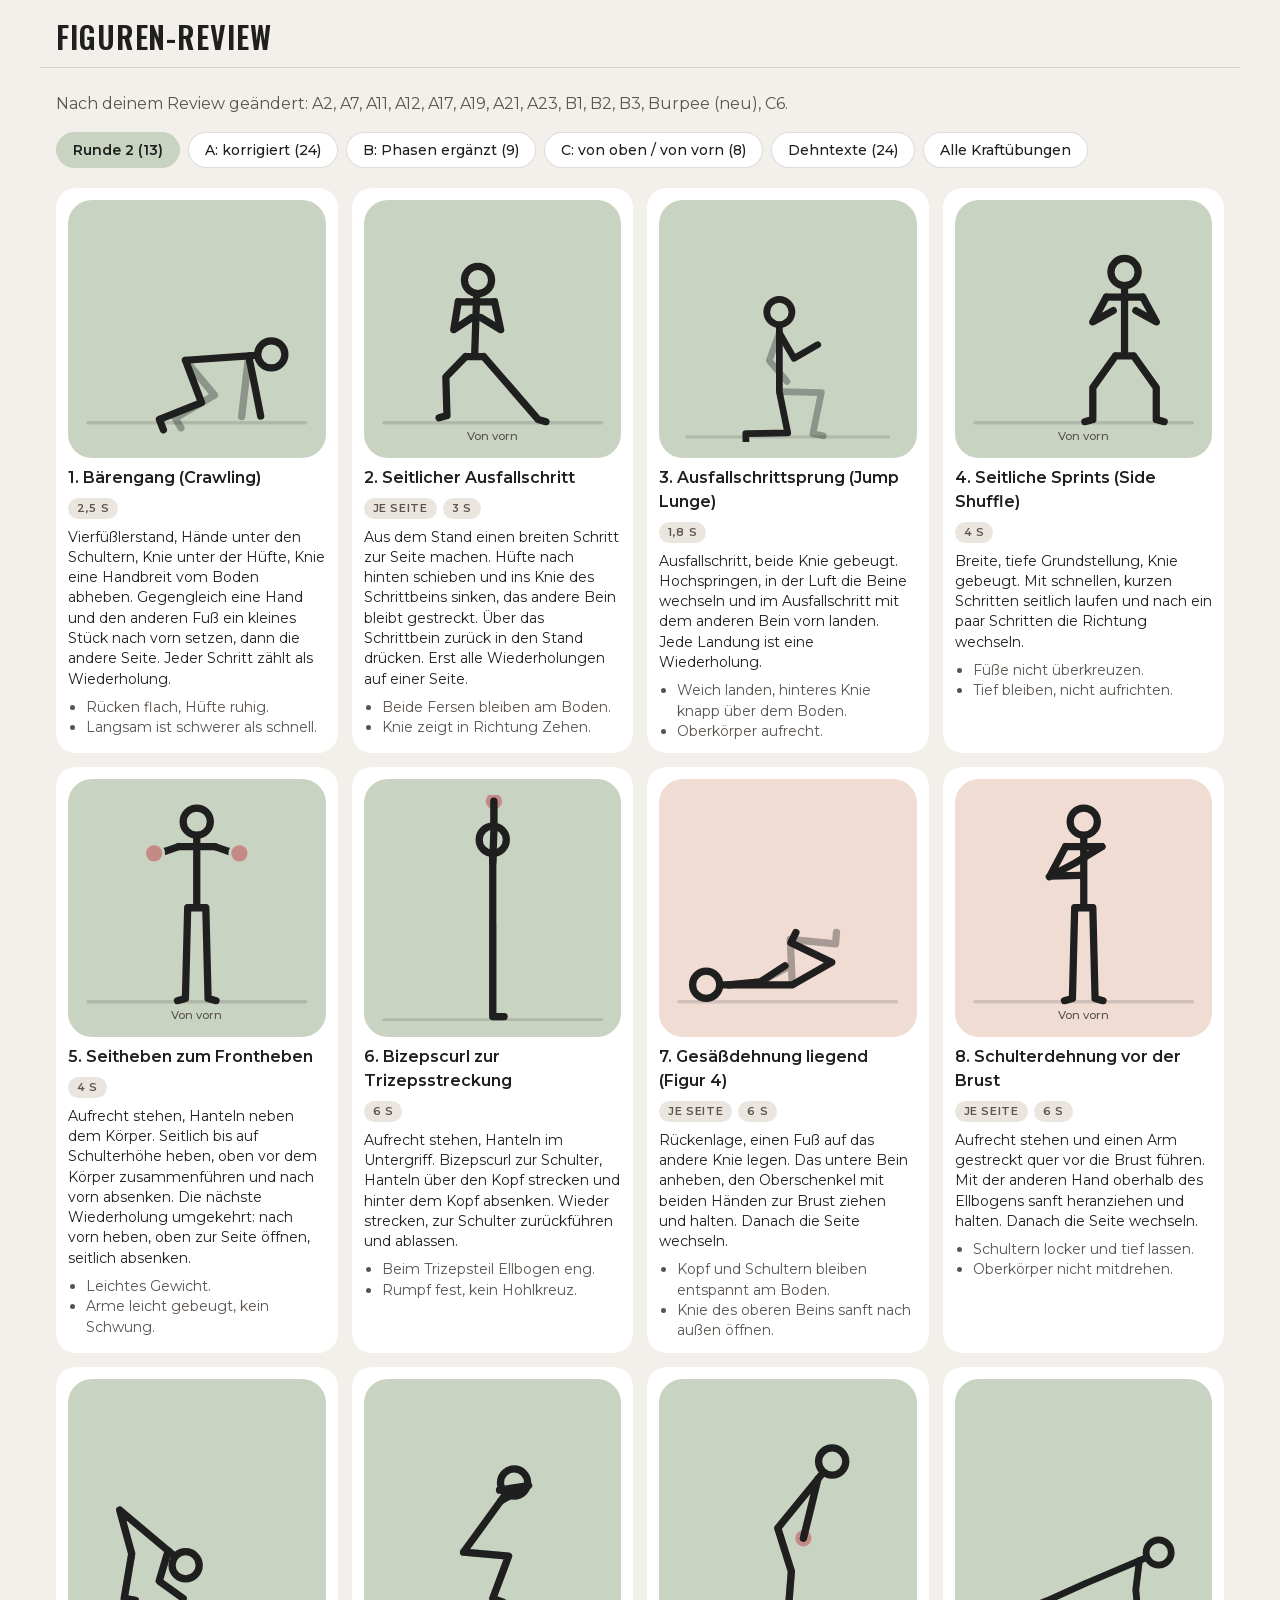
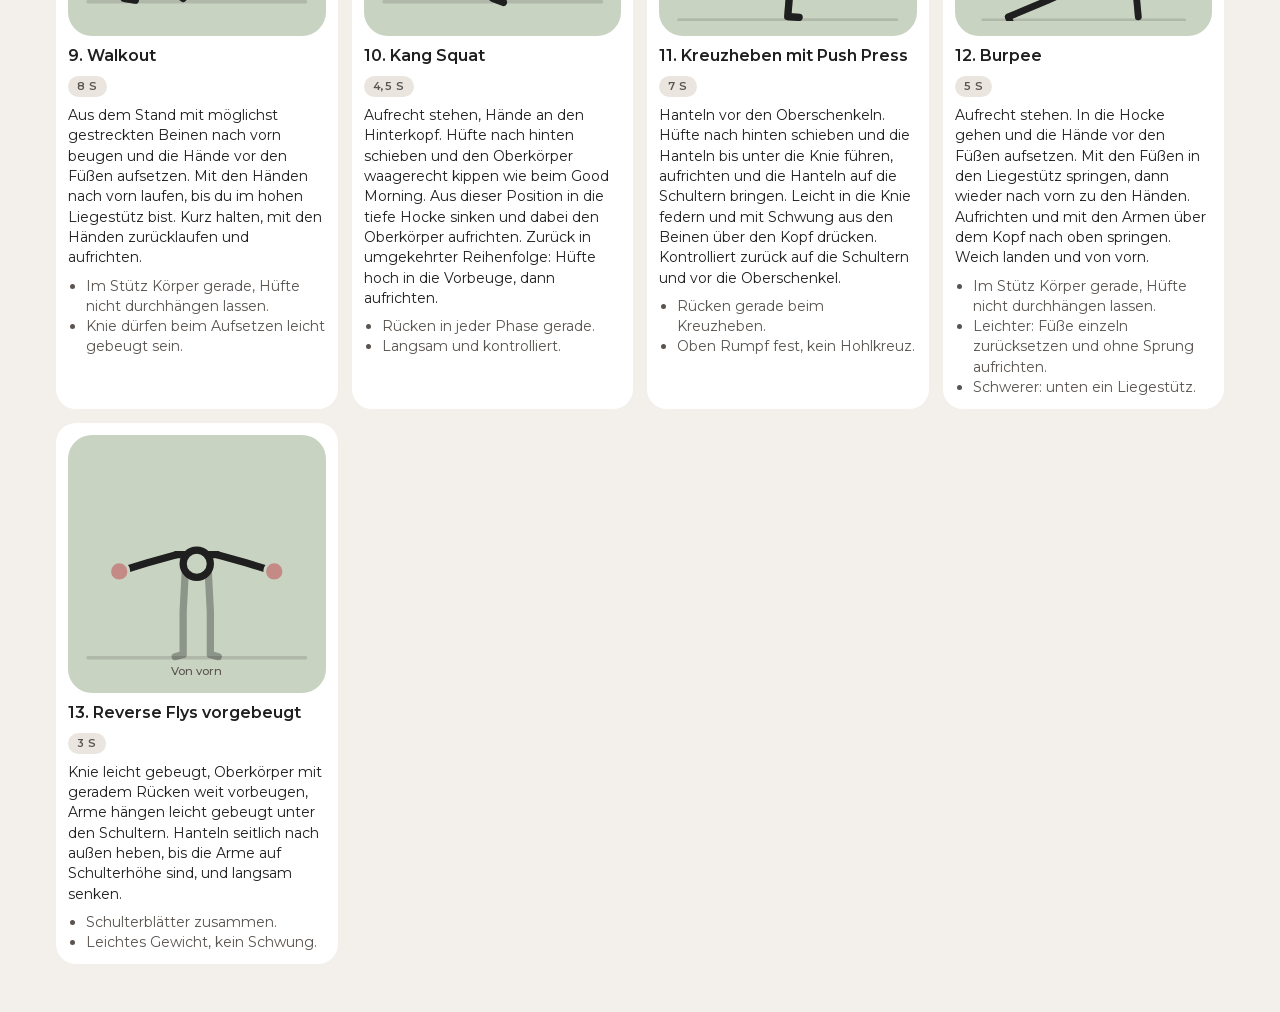
==== commit 15852652: "Review Runde 2: Ansichten von vorn/oben, 13 Figuren korrigiert, Burpee, Konzepte Übungsinfo - figure" ====
--- a/docs/figuren-review.html
+++ b/docs/figuren-review.html
@@ -17,8 +17,6 @@
   .card p, .card ul { margin: 0; font-size: 14px; line-height: 1.45; }
   .card ul { padding-left: 18px; color: var(--color-text-muted); }
   .card .badges { margin: 0; }
-  .pair { display: grid; grid-template-columns: 1fr 1fr; gap: 8px; }
-  .pair small { color: var(--color-text-muted); }
 </style>
 </head>
 <body>
@@ -29,37 +27,36 @@
 <script type="module">
 import { EXERCISES, byId, TEMPO, isStretch } from '../js/exercises.js';
 import { animateFigure } from '../js/figure.js';
-import { DRAFTS, draftAt, draftSVG } from './entwurf-ansichten.js';
 
 const A = 'dead-bug crawling bulgarian-split-squat schulterdruecken-kniend ausfallschritt clock-lunges seitlicher-ausfallschritt diagonal-ausfallschritt-band goblet-reverse-lunge trx-curtsy jump-lunge seitsprints klimmzug bank-dips crunch kb-swing seit-frontheben curl-arnold curl-trizeps beincurl-kh figur-vier waden-stufe schulter-dehnung hamstring-liegend'.split(' ');
-const B = 'walkout kang-squat kreuzheben-push-press rdl-rudern burpee-kh push-plank snatch-einarmig snatch-beidarmig'.split(' ');
+const B = 'walkout kang-squat kreuzheben-push-press rdl-rudern burpee-kh burpee push-plank snatch-einarmig snatch-beidarmig'.split(' ');
+const C = 'flys einbein-rotation beinheben-seitlich rotation-liegend brust-dehnung-wand reverse-flys rudern-breit schmetterling'.split(' ');
+const R2 = 'crawling seitlicher-ausfallschritt jump-lunge seitsprints seit-frontheben curl-trizeps figur-vier schulter-dehnung walkout kang-squat kreuzheben-push-press burpee reverse-flys'.split(' ');
 const TABS = [
+  { id: 'r', name: `Runde 2 (${R2.length})`, list: R2, intro: 'Nach deinem Review geändert: A2, A7, A11, A12, A17, A19, A21, A23, B1, B2, B3, Burpee (neu), C6.' },
   { id: 'a', name: `A: korrigiert (${A.length})`, list: A, intro: 'Figuren, die dem Text widersprochen haben.' },
   { id: 'b', name: `B: Phasen ergänzt (${B.length})`, list: B, intro: 'Abläufe, bei denen Phasen gefehlt haben.' },
-  { id: 'c', name: `C: Entwürfe (${DRAFTS.length})`, intro: 'Neue Ansichten „von oben“ und „von vorn“. Noch nicht in der App: links heute, rechts der Entwurf.' },
+  { id: 'c', name: `C: von oben / von vorn (${C.length})`, list: C, intro: 'Neue Ansichten für Bewegungen, die von der Seite kaum zu erkennen sind.' },
   { id: 's', name: 'Dehntexte (24)', list: EXERCISES.filter(isStretch).map((e) => e.id), intro: 'Neu formulierte Texte der Dehnübungen.' },
-  { id: 'k', name: 'Alle Kraftübungen', list: EXERCISES.filter((e) => !isStretch(e)).map((e) => e.id), intro: 'Alle 93 Kraftübungen mit neuem Text.' },
+  { id: 'k', name: 'Alle Kraftübungen', list: EXERCISES.filter((e) => !isStretch(e)).map((e) => e.id), intro: 'Alle 94 Kraftübungen mit neuem Text.' },
 ];
 const $ = (id) => document.getElementById(id);
 const period = (e) => (isStretch(e) && !e.dynamic ? 6 : TEMPO[e.id] ?? 3);
-let stops = [], raf = 0;
+let stops = [];
 
 function draw(id) {
-  stops.forEach((f) => f()); stops = []; cancelAnimationFrame(raf);
-  const tab = TABS.find((t) => t.id === id) || TABS[0], ids = tab.list || DRAFTS.map((d) => d.id);
+  stops.forEach((f) => f()); stops = [];
+  const tab = TABS.find((t) => t.id === id) || TABS[0], ids = tab.list;
   $('intro').textContent = tab.intro;
   $('ctrl').innerHTML = TABS.map((t) => `<button class="chip ${t === tab ? 'on' : ''}" data-tab="${t.id}">${t.name}</button>`).join('');
   $('out').innerHTML = ids.map((i, n) => {
-    const e = byId[i], d = tab.list ? null : DRAFTS[n], rose = isStretch(e) ? 'rose' : '';
+    const e = byId[i], rose = isStretch(e) ? 'rose' : '';
     const fig = `<div class="fig-hero ${rose}" data-id="${i}"></div>`;
-    return `<div class="card">${d ? `<div class="pair"><div>${fig}<small>Heute</small></div><div><div class="fig-hero ${rose}" data-draft="${n}"></div><small>Entwurf · ${d.cam}</small></div></div>` : fig}
+    return `<div class="card">${fig}
       <b>${n + 1}. ${e.name}</b><div class="badges">${e.side ? '<span class="badge">Je Seite</span>' : ''}<span class="badge">${String(period(e)).replace('.', ',')} s</span></div>
       <p>${e.how}</p>${e.cues?.length ? `<ul>${e.cues.map((c) => `<li>${c}</li>`).join('')}</ul>` : ''}</div>`;
   }).join('');
   for (const el of $('out').querySelectorAll('[data-id]')) stops.push(animateFigure(el, byId[el.dataset.id], { period: period(byId[el.dataset.id]) }));
-  const ds = [...$('out').querySelectorAll('[data-draft]')];
-  const tick = (now) => { ds.forEach((el) => { const d = DRAFTS[+el.dataset.draft]; el.innerHTML = draftSVG(d, draftAt(d, now / 1000 / (d.seq.length > 2 ? 5 : 4))); }); raf = requestAnimationFrame(tick); };
-  if (ds.length) raf = requestAnimationFrame(tick);
 }
 $('ctrl').addEventListener('click', (ev) => { const t = ev.target.dataset.tab; if (t) { location.hash = t; draw(t); } });
 draw(location.hash.slice(1));
--- a/app.css
+++ b/app.css
@@ -160,6 +160,7 @@
 .fig-head { fill: var(--fig-bg, var(--color-surface)); }
 .fig-ghost { stroke: var(--fig-ghost); stroke-width: 3.2; vector-effect: none; }
 .fig-ground { stroke: var(--color-line); stroke-width: 1.5; }
+.fig-cam { fill: var(--color-text-muted); stroke: none; font: 500 5px var(--font-body, sans-serif); text-anchor: middle; }
 .equip { stroke: var(--fig-equip); stroke-width: 2.4; fill: none; }
 .equip rect { fill: var(--fig-equip); stroke: none; }
 .prop circle { fill: var(--fig-prop); stroke: var(--fig-bg, var(--color-surface)); stroke-width: 1.2; }
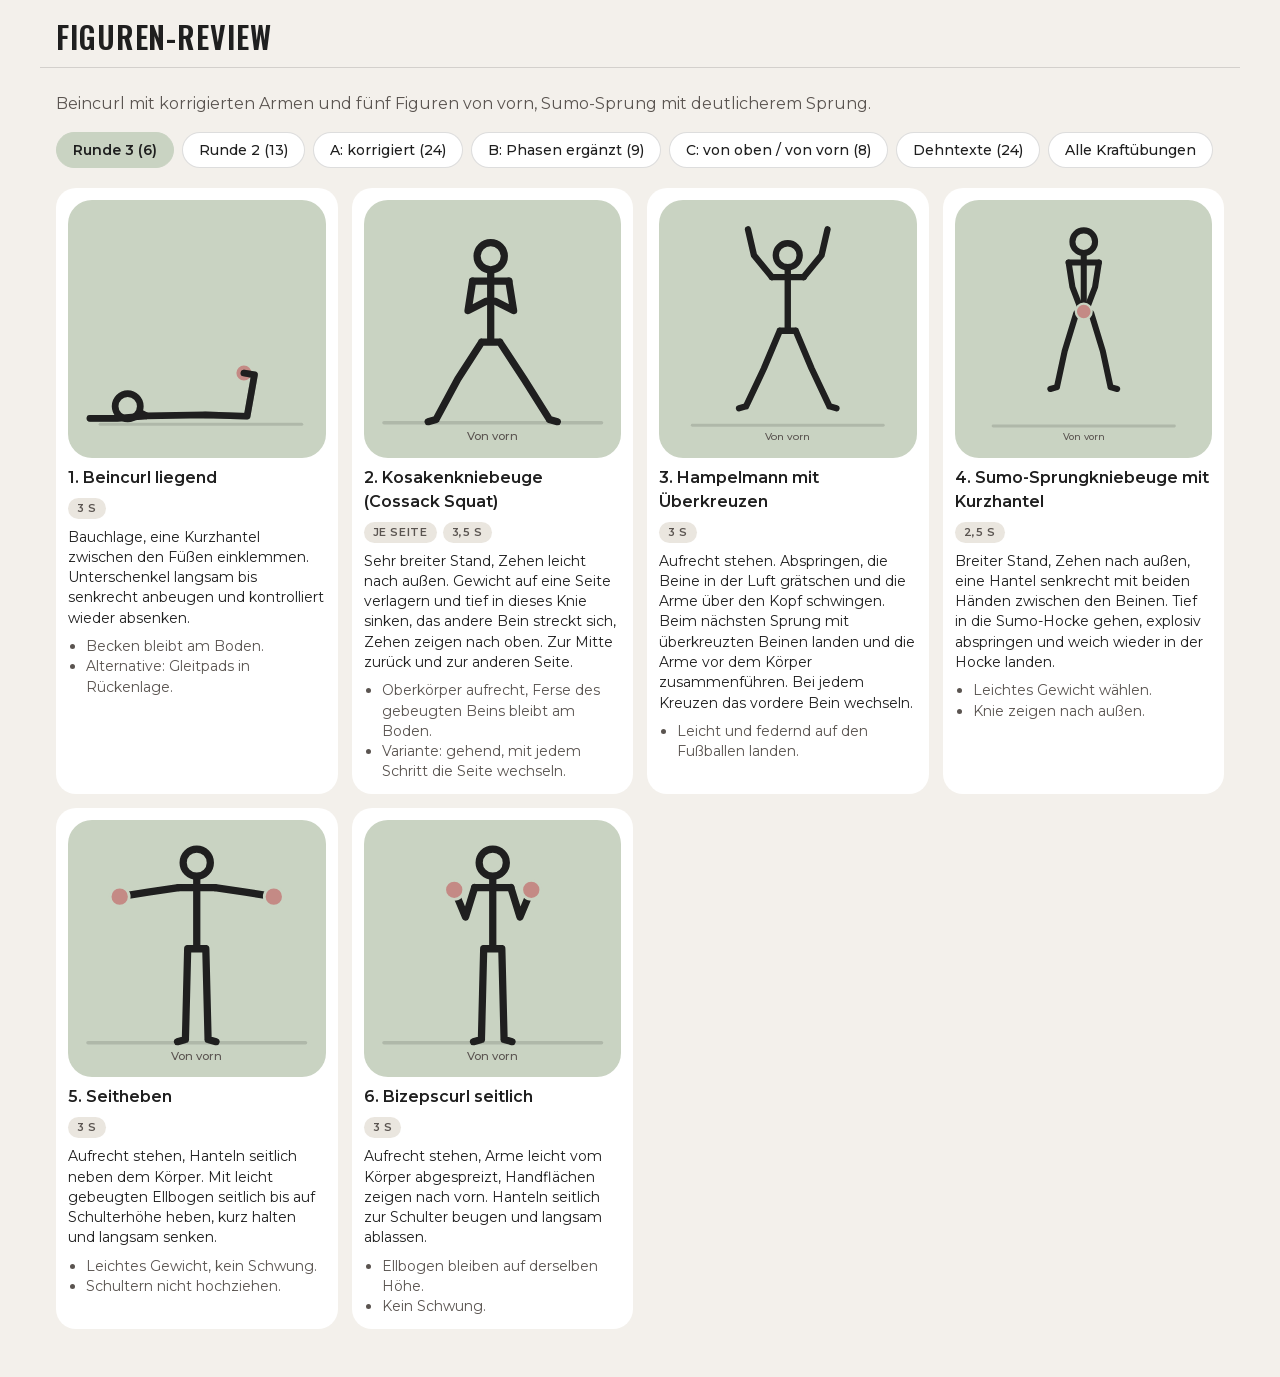
==== commit 12ff820c: "Übungsinfo per Antippen der Figur (Konzept A), x in allen Overlays, fünf Figuren von vorn - Info-Ove" ====
--- a/docs/figuren-review.html
+++ b/docs/figuren-review.html
@@ -33,6 +33,7 @@
 const C = 'flys einbein-rotation beinheben-seitlich rotation-liegend brust-dehnung-wand reverse-flys rudern-breit schmetterling'.split(' ');
 const R2 = 'crawling seitlicher-ausfallschritt jump-lunge seitsprints seit-frontheben curl-trizeps figur-vier schulter-dehnung walkout kang-squat kreuzheben-push-press burpee reverse-flys'.split(' ');
 const TABS = [
+  { id: 'n', name: 'Runde 3 (6)', list: 'beincurl-kh cossack-squat crossleg-jumps sumo-jump-squat seitheben bizepscurl-seitlich'.split(' '), intro: 'Beincurl mit korrigierten Armen und fünf Figuren von vorn, Sumo-Sprung mit deutlicherem Sprung.' },
   { id: 'r', name: `Runde 2 (${R2.length})`, list: R2, intro: 'Nach deinem Review geändert: A2, A7, A11, A12, A17, A19, A21, A23, B1, B2, B3, Burpee (neu), C6.' },
   { id: 'a', name: `A: korrigiert (${A.length})`, list: A, intro: 'Figuren, die dem Text widersprochen haben.' },
   { id: 'b', name: `B: Phasen ergänzt (${B.length})`, list: B, intro: 'Abläufe, bei denen Phasen gefehlt haben.' },
--- a/app.css
+++ b/app.css
@@ -174,6 +174,22 @@
 /* Icon-Kreis (IconListItem) */
 .ic-circle { --fig-bg: var(--color-sage-light); width: 60px; height: 60px; flex: none; border-radius: 50%; background: var(--fig-bg); display: grid; place-items: center; color: var(--color-forest); overflow: hidden; }
 .ic-circle .fig { width: 100%; height: 100%; }
+/* Figur antippen = Übungsinfo */
+.info-tap { position: relative; flex: none; display: block; padding: 0; border: 0; background: none; color: inherit; font: inherit; border-radius: 50%; cursor: pointer; }
+.info-tap.big { margin: 0 auto; }
+.info-tap:focus-visible { outline: 2px solid var(--color-forest); outline-offset: 2px; }
+.info-i { position: absolute; right: -3px; bottom: -3px; width: 20px; height: 20px; border-radius: 50%; background: var(--color-forest); color: var(--color-surface); display: grid; place-items: center; border: 2px solid var(--color-surface); }
+.info-i svg { width: 12px; height: 12px; stroke-width: 3; }
+.info-tap.big .info-i { width: 34px; height: 34px; right: 6px; bottom: 14px; border-color: var(--color-bg); }
+.info-tap.big .info-i svg { width: 18px; height: 18px; }
+.next-card.can-tap { cursor: pointer; }
+.sheet.info-sheet { text-align: left; max-height: 86vh; overflow: auto; overscroll-behavior: contain; gap: 14px; }
+.info-top { display: flex; align-items: center; justify-content: space-between; gap: 12px; min-height: 28px; }
+.info-sheet .serif { margin: 0; line-height: 1.15; }
+.info-sheet .fig-hero { margin: 0; width: 100%; height: 190px; max-height: none; aspect-ratio: auto; }
+.info-sheet .info-box { margin: 0; }
+.info-sheet .pill-label { margin: 4px 0 0; align-self: flex-start; }
+.mini-t { flex: none; background: var(--color-peach); color: var(--color-text); border-radius: 999px; padding: 6px 12px; font: 600 16px/1 var(--font-display); font-variant-numeric: tabular-nums; }
 .ic-circle > svg:not(.fig) { width: 26px; height: 26px; }
 .ic-circle.rose { --fig-bg: var(--color-peach); }
 .ic-circle.sm { width: 44px; height: 44px; }
@@ -281,11 +297,18 @@
 /* Abschluss / QuoteCard */
 
 .sheet-bg { position: fixed; inset: 0; background: var(--color-overlay); z-index: 30; }
-.sheet { position: fixed; left: 0; right: 0; bottom: 0; z-index: 31; background: var(--color-surface); border-radius: var(--r-box) var(--r-box) 0 0; padding: 24px 16px calc(20px + env(safe-area-inset-bottom)); display: grid; gap: 10px; max-width: 640px; margin: 0 auto; text-align: center; }
+.sheet { position: fixed; left: 0; right: 0; bottom: 0; z-index: 31; background: var(--color-surface); border-radius: var(--r-box) var(--r-box) 0 0; padding: 24px 16px calc(20px + env(safe-area-inset-bottom)); display: flex; flex-direction: column; gap: 10px; max-width: 640px; margin: 0 auto; text-align: center; }
+.sheet > * { flex: none; }
+/* x oben rechts in jedem Overlay, bleibt beim Scrollen stehen */
+.sheet-x { position: sticky; top: -12px; z-index: 2; align-self: flex-end; width: 44px; height: 44px; margin: -12px -4px -42px 0; background: var(--color-fill); }
+.sheet-x + * { padding-right: 48px; }
+.sheet > .sheet-x + .serif { padding-inline: 48px; }
 .sheet .serif { font-size: 24px; margin-bottom: 8px; }
 .equip-sheet { text-align: left; gap: 12px; }
 .equip-sheet .sheet-head { display: flex; justify-content: space-between; align-items: baseline; gap: 12px; }
 .equip-sheet .serif { margin: 0; }
+.equip-sheet > .sheet-x + .serif { padding-left: 0; }
+.equip-sheet .sheet-head .link { flex: none; }
 .equip-sheet .sheet-hint { margin: 0; color: var(--color-text-muted); font-size: 14px; }
 .equip-sheet .chips { margin: 4px 0 8px; }
 
